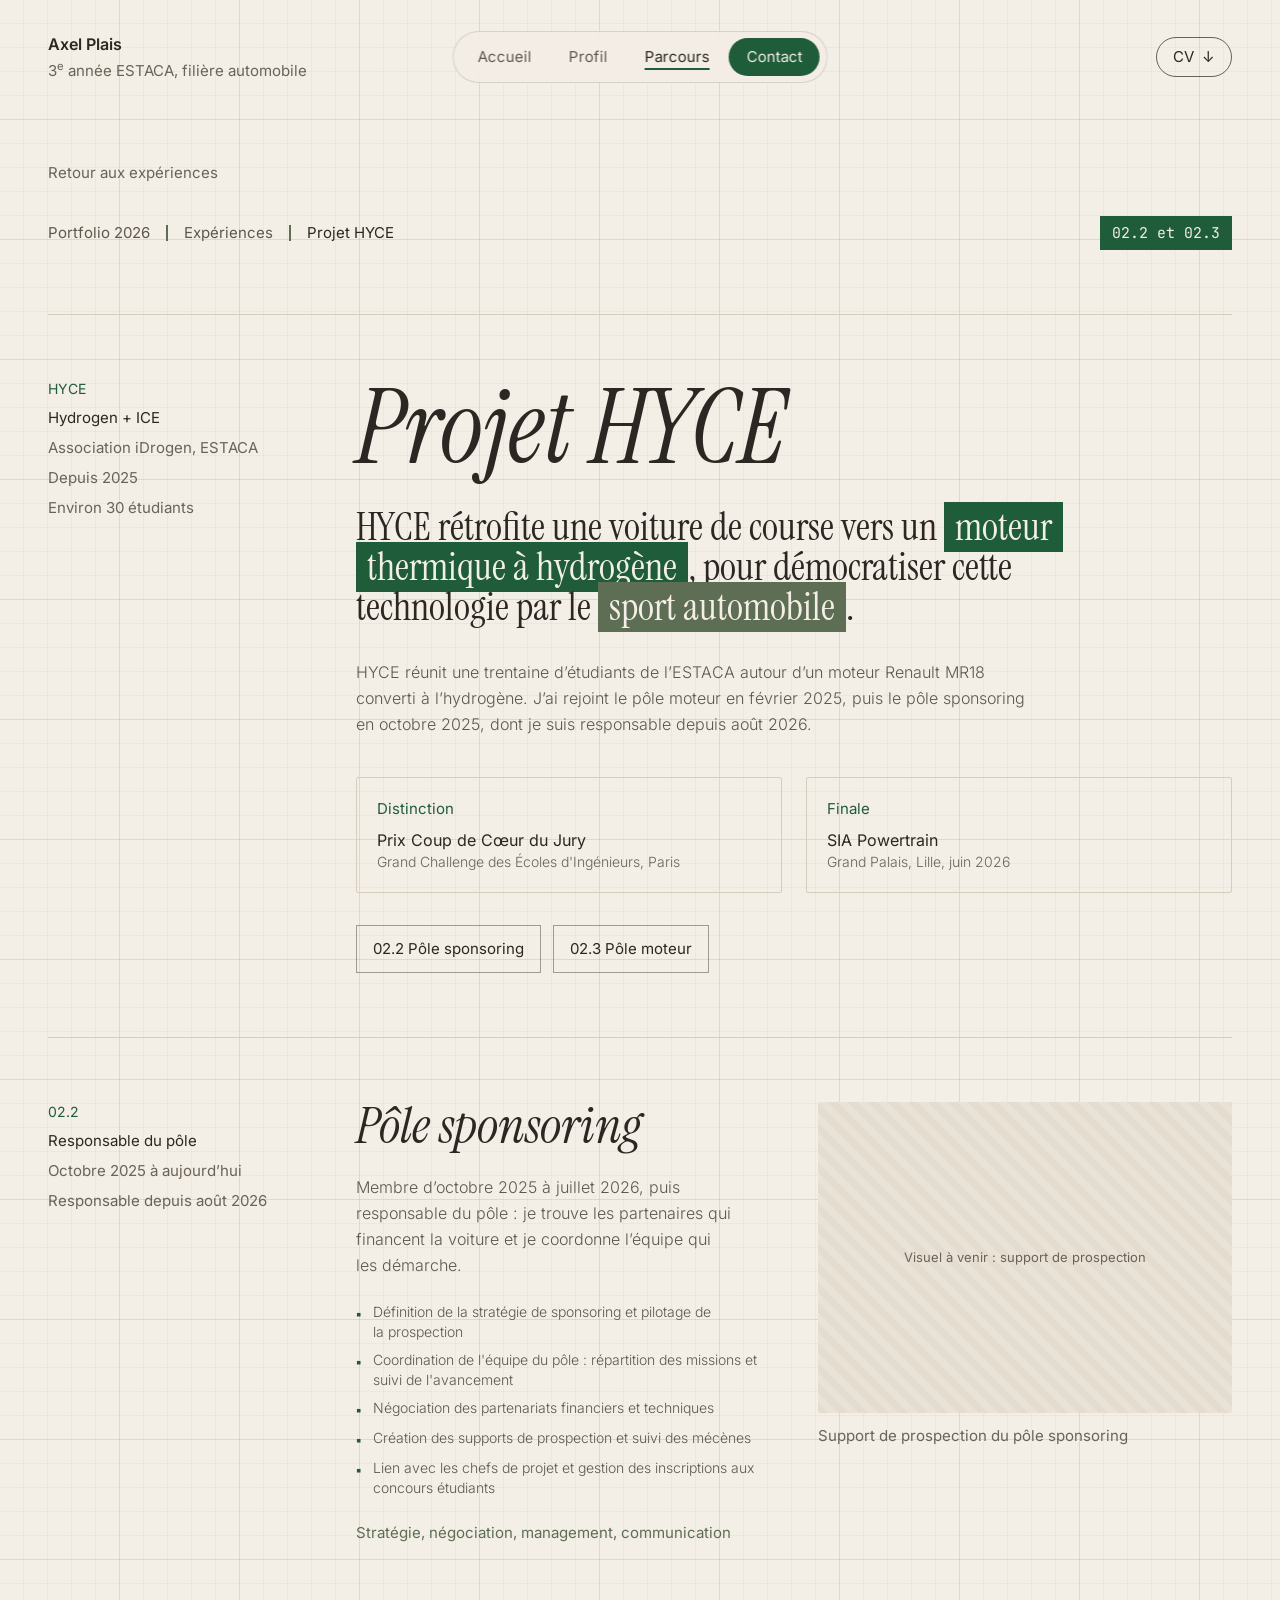
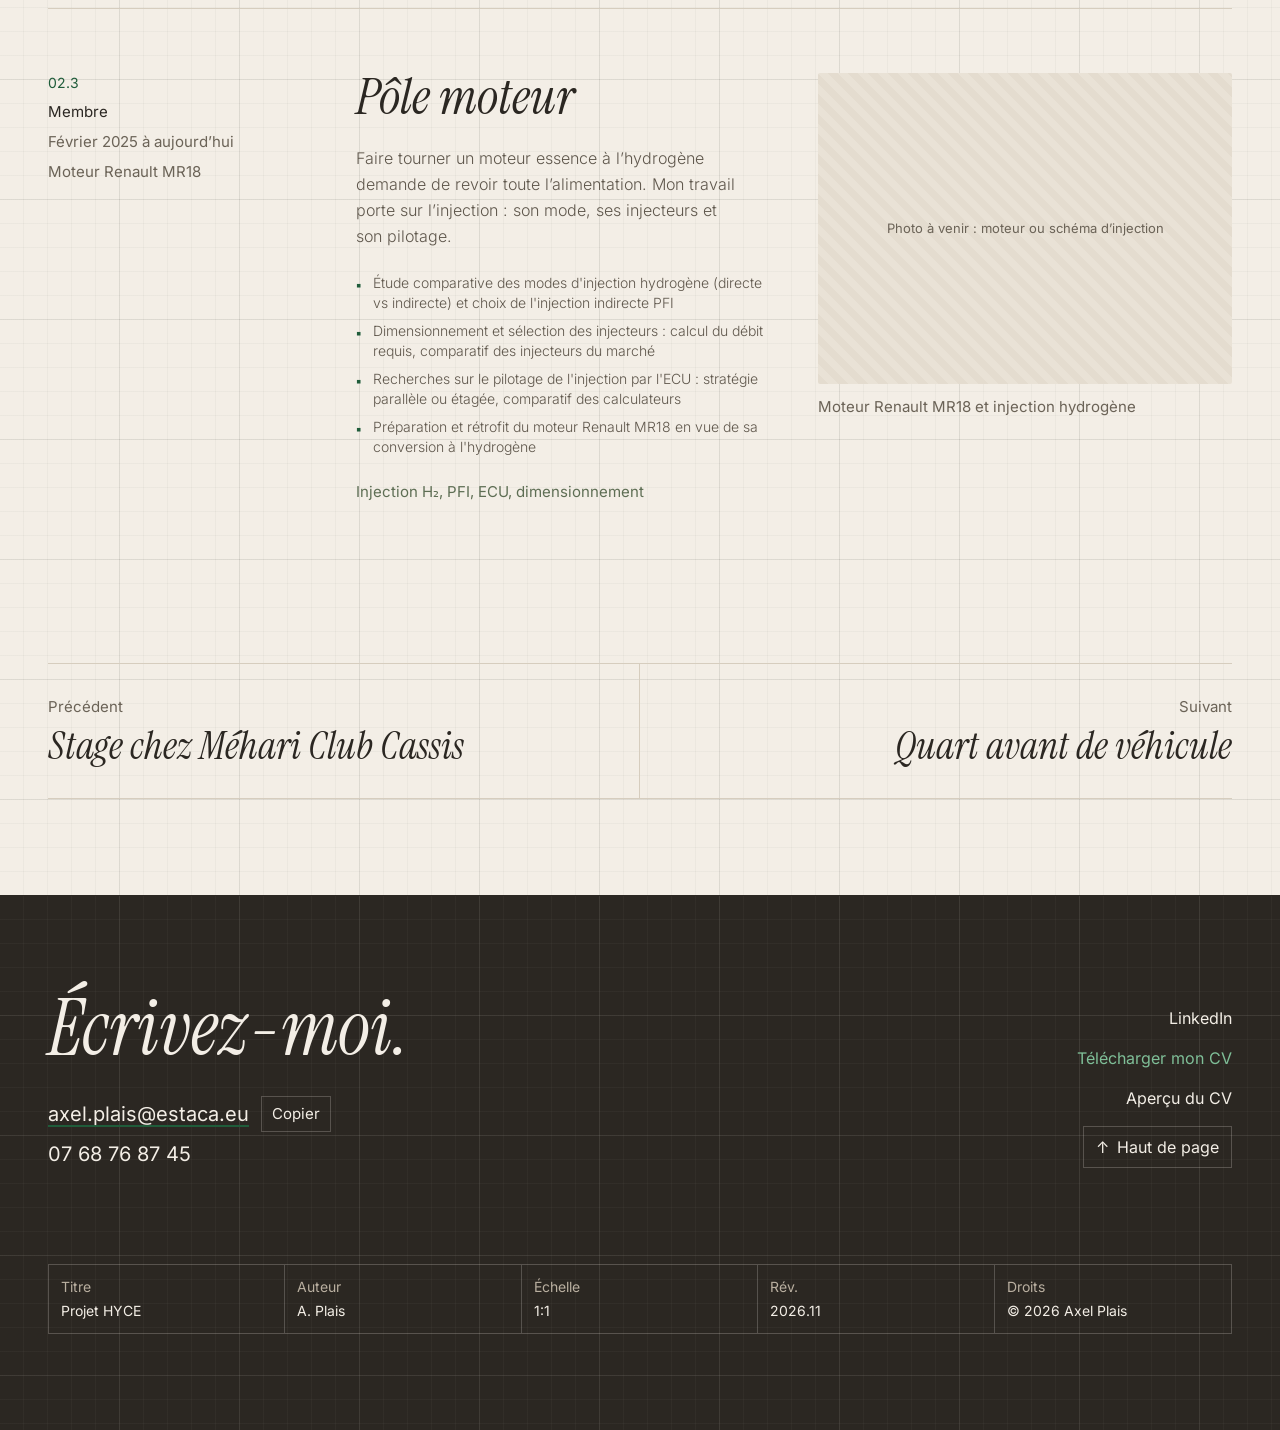
==== site/hyce.html @ 6946219a "Add files via upload" ====
<!DOCTYPE html>
<html lang="fr" class="scroll-smooth">
<head>
    <meta charset="UTF-8">
    <meta name="viewport" content="width=device-width, initial-scale=1.0">
    <title>Projet HYCE, Axel Plais</title>
    <meta name="description" content="Le projet HYCE de l’ESTACA, une voiture de course convertie au moteur thermique à hydrogène, et le rôle d’Axel Plais aux pôles moteur et sponsoring.">
    <link rel="canonical" href="https://SITE-A-REMPLACER.netlify.app/hyce.html">
    <meta name="theme-color" content="#F3EEE6">
    <meta property="og:type" content="website">
    <meta property="og:site_name" content="Axel Plais, portfolio">
    <meta property="og:locale" content="fr_FR">
    <meta property="og:title" content="Projet HYCE, Axel Plais">
    <meta property="og:description" content="Le projet HYCE de l’ESTACA, une voiture de course convertie au moteur thermique à hydrogène, et le rôle d’Axel Plais aux pôles moteur et sponsoring.">
    <meta property="og:url" content="https://SITE-A-REMPLACER.netlify.app/hyce.html">
    <meta property="og:image" content="https://SITE-A-REMPLACER.netlify.app/img/og-image.jpg">
    <meta property="og:image:width" content="1200">
    <meta property="og:image:height" content="630">
    <meta property="og:image:alt" content="Axel Plais, élève-ingénieur automobile à l’ESTACA">
    <meta name="twitter:card" content="summary_large_image">
    <link rel="icon" href="favicon.svg" type="image/svg+xml">
    <link rel="icon" href="favicon-32.png" sizes="32x32" type="image/png">
    <link rel="apple-touch-icon" href="apple-touch-icon.png">
    <link rel="preload" href="assets/fonts/instrument-serif-latin-400-italic.woff2" as="font" type="font/woff2" crossorigin>
    <link rel="preload" href="assets/fonts/inter-latin-400-normal.woff2" as="font" type="font/woff2" crossorigin>
    <link rel="stylesheet" href="assets/tailwind.css">
    <link rel="stylesheet" href="assets/style.css">
    <script>document.documentElement.classList.add('js-enabled')</script>
</head>
<body class="selection:bg-accent selection:text-paper">
    <div id="scroll-progress" aria-hidden="true"></div>
    <a href="#contenu" class="skip-link">Aller au contenu</a>

    <!-- EN-TÊTE -->
    <header id="site-header" class="fixed top-0 w-full z-40 py-6 md:py-8 px-5 md:px-12 flex justify-between items-center">
        <a href="index.html" class="header-id block">
            <div class="text-base font-semibold mb-1">Axel Plais</div>
            <div class="text-xs text-neutral-500 pr-14 md:pr-0">3<sup>e</sup> année ESTACA, filière automobile</div>
        </a>
        <nav aria-label="Navigation principale" class="nav-pill hidden md:flex text-xs text-neutral-400">
            <span class="nav-indicator" aria-hidden="true"></span>
            <a href="index.html#accueil" class="nav-link">Accueil</a>
            <a href="index.html#about" class="nav-link">Profil</a>
            <a href="index.html#experiences" aria-current="true" class="nav-link is-active">Parcours</a>
            <a href="#contact" class="nav-link">Contact</a>
        </nav>
        <a href="pdf/CV_Axel_PLAIS.pdf" target="_blank" rel="noopener" class="header-cv hidden md:inline-flex items-center gap-2 text-xs text-ink border border-ink/70 rounded-full px-4 py-2 hover:bg-ink hover:text-paper transition-colors">CV <span aria-hidden="true">↓</span><span class="sr-only"> (PDF, nouvel onglet)</span></a>
    </header>

    <!-- MENU MOBILE -->
    <button id="menu-btn" type="button" aria-label="Ouvrir le menu" aria-expanded="false" aria-controls="mobile-menu" class="md:hidden fixed top-5 right-5 z-[60] w-11 h-11 rounded-full bg-ink text-paper flex flex-col items-center justify-center gap-[5px] shadow-md">
        <span class="block w-5 h-[1.5px] bg-paper transition"></span>
        <span class="block w-5 h-[1.5px] bg-paper transition"></span>
    </button>
    <nav id="mobile-menu" aria-label="Menu mobile" inert class="md:hidden fixed inset-0 z-50 bg-paper px-6 pt-28 pb-10 flex flex-col opacity-0 pointer-events-none transition-opacity duration-300">
        <a href="index.html#accueil" class="flex items-baseline gap-4 py-4 border-b border-neutral-800"><span class="font-mono text-xs text-accent w-8">00</span><span class="font-serif italic text-4xl text-ink">Accueil</span></a>
        <a href="index.html#about" class="flex items-baseline gap-4 py-4 border-b border-neutral-800"><span class="font-mono text-xs text-accent w-8">01</span><span class="font-serif italic text-4xl text-ink">Profil</span></a>
        <a href="index.html#experiences" aria-current="true" class="flex items-baseline gap-4 py-4 border-b border-neutral-800"><span class="font-mono text-xs text-accent w-8">02</span><span class="font-serif italic text-4xl text-ink">Parcours</span></a>
        <a href="#contact" class="flex items-baseline gap-4 py-4 border-b border-neutral-800"><span class="font-mono text-xs text-accent w-8">03</span><span class="font-serif italic text-4xl text-ink">Contact</span></a>
        <p class="mt-auto text-xs text-neutral-500">Axel Plais, portfolio 2026</p>
    </nav>

    <main id="contenu" tabindex="-1" class="px-5 md:px-12 pt-32 md:pt-40 pb-16 md:pb-24">
        <div class="page-wrap">

            <a href="index.html#experiences" class="inline-flex items-center gap-3 text-xs text-neutral-500 hover:text-accent transition">Retour aux expériences</a>

            <!-- Barre de titre -->
            <div class="mt-8 flex items-center justify-between gap-4 text-xs text-neutral-400">
                <div class="flex items-center gap-3 md:gap-4 min-w-0">
                    <span class="hidden sm:inline">Portfolio 2026</span>
                    <span class="hidden sm:inline w-[2px] h-4 bg-sage"></span>
                    <span>Expériences</span>
                    <span class="w-[2px] h-4 bg-sage shrink-0"></span>
                    <span class="text-ink truncate">Projet HYCE</span>
                </div>
                <span class="font-mono bg-accent text-paper px-3 py-1.5 whitespace-nowrap">02.2 et 02.3</span>
            </div>
            <!-- Présentation du projet HYCE -->
            <div id="exp-hyce" class="mt-10 md:mt-16 grid grid-cols-1 lg:grid-cols-12 gap-6 md:gap-8 lg:gap-12 py-10 md:py-16 border-t border-neutral-800">
                <div class="lg:col-span-3 text-xs text-neutral-500 space-y-1 md:space-y-2">
                    <div class="text-accent text-sm">HYCE</div>
                    <div class="text-ink">Hydrogen + ICE</div>
                    <div>Association iDrogen, ESTACA</div>
                    <div>Depuis 2025</div>
                    <div>Environ 30 étudiants</div>
                </div>
                <div class="lg:col-span-9">
                    <h1 class="font-serif italic text-6xl md:text-8xl text-ink leading-none">Projet HYCE</h1>
                    <p class="mt-8 font-serif text-2xl md:text-4xl leading-snug text-ink max-w-3xl">
                        HYCE rétrofite une voiture de course vers un <mark class="hl">moteur thermique à hydrogène</mark>, pour démocratiser cette technologie par le <mark class="hl hl-sage">sport automobile</mark>.
                    </p>
                    <p class="mt-8 max-w-2xl text-neutral-400 font-light leading-relaxed">HYCE réunit une trentaine d’étudiants de l’ESTACA autour d’un moteur Renault MR18 converti à l’hydrogène. J’ai rejoint le pôle moteur en février 2025, puis le pôle sponsoring en octobre 2025, dont je suis responsable depuis août 2026.</p>
                    <div class="mt-8 md:mt-10 grid grid-cols-1 sm:grid-cols-2 gap-4 md:gap-6">
                        <div class="border border-neutral-800 rounded-sm p-5">
                            <div class="text-xs text-accent mb-2">Distinction</div>
                            <div class="text-ink">Prix Coup de Cœur du Jury</div>
                            <div class="text-sm text-neutral-500 font-light">Grand Challenge des Écoles d'Ingénieurs, Paris</div>
                        </div>
                        <div class="border border-neutral-800 rounded-sm p-5">
                            <div class="text-xs text-accent mb-2">Finale</div>
                            <div class="text-ink">SIA Powertrain</div>
                            <div class="text-sm text-neutral-500 font-light">Grand Palais, Lille, juin 2026</div>
                        </div>
                    </div>
                    <!-- Accès direct aux deux pôles -->
                    <div class="mt-8 flex flex-wrap gap-3 text-xs">
                        <a href="#exp-sponso" class="border border-neutral-500/60 px-4 py-3 text-ink hover:border-accent hover:text-accent transition">02.2 Pôle sponsoring</a>
                        <a href="#exp-moteur" class="border border-neutral-500/60 px-4 py-3 text-ink hover:border-accent hover:text-accent transition">02.3 Pôle moteur</a>
                    </div>
                </div>
            </div>

            <!-- 02.2 · Pôle sponsoring -->
            <article id="exp-sponso" class="scroll-mt-8 grid grid-cols-1 lg:grid-cols-12 gap-6 md:gap-8 lg:gap-12 py-10 md:py-16 border-t border-neutral-800">
                <div class="lg:col-span-3 text-xs text-neutral-500 space-y-1 md:space-y-2">
                    <div class="text-accent text-sm">02.2</div>
                    <div class="text-ink">Responsable du pôle</div>
                    <div>Octobre 2025 à aujourd’hui</div>
                    <div>Responsable depuis août 2026</div>
                </div>
                <div class="lg:col-span-9 grid grid-cols-1 md:grid-cols-2 gap-8 md:gap-12">
                    <div>
                        <h2 class="font-serif italic text-3xl md:text-5xl text-ink leading-tight mb-4 md:mb-6">Pôle sponsoring</h2>
                        <p class="text-neutral-400 font-light leading-relaxed mb-6">Membre d’octobre 2025 à juillet 2026, puis responsable du pôle : je trouve les partenaires qui financent la voiture et je coordonne l’équipe qui les démarche.</p>
                        <ul class="space-y-2 text-sm text-neutral-400 font-light">
                            <li class="flex gap-3"><span class="text-accent mt-[2px]" aria-hidden="true">▪</span><span>Définition de la stratégie de sponsoring et pilotage de la prospection</span></li>
                            <li class="flex gap-3"><span class="text-accent mt-[2px]" aria-hidden="true">▪</span><span>Coordination de l'équipe du pôle : répartition des missions et suivi de l'avancement</span></li>
                            <li class="flex gap-3"><span class="text-accent mt-[2px]" aria-hidden="true">▪</span><span>Négociation des partenariats financiers et techniques</span></li>
                            <li class="flex gap-3"><span class="text-accent mt-[2px]" aria-hidden="true">▪</span><span>Création des supports de prospection et suivi des mécènes</span></li>
                            <li class="flex gap-3"><span class="text-accent mt-[2px]" aria-hidden="true">▪</span><span>Lien avec les chefs de projet et gestion des inscriptions aux concours étudiants</span></li>
                        </ul>
                        <p class="mt-6 text-xs text-sage">Stratégie, négociation, management, communication</p>
                    </div>
                    <div class="group">
                        <div class="w-full aspect-[4/3] img-placeholder rounded-sm overflow-hidden">Visuel à venir : support de prospection</div>
                        <p class="mt-3 text-xs text-neutral-500">Support de prospection du pôle sponsoring</p>
                    </div>
                </div>
            </article>

            <!-- 02.3 · Pôle moteur -->
            <article id="exp-moteur" class="scroll-mt-8 grid grid-cols-1 lg:grid-cols-12 gap-6 md:gap-8 lg:gap-12 py-10 md:py-16 border-t border-neutral-800">
                <div class="lg:col-span-3 text-xs text-neutral-500 space-y-1 md:space-y-2">
                    <div class="text-accent text-sm">02.3</div>
                    <div class="text-ink">Membre</div>
                    <div>Février 2025 à aujourd’hui</div>
                    <div>Moteur Renault MR18</div>
                </div>
                <div class="lg:col-span-9 grid grid-cols-1 md:grid-cols-2 gap-8 md:gap-12">
                    <div>
                        <h2 class="font-serif italic text-3xl md:text-5xl text-ink leading-tight mb-4 md:mb-6">Pôle moteur</h2>
                        <p class="text-neutral-400 font-light leading-relaxed mb-6">Faire tourner un moteur essence à l’hydrogène demande de revoir toute l’alimentation. Mon travail porte sur l’injection : son mode, ses injecteurs et son pilotage.</p>
                        <ul class="space-y-2 text-sm text-neutral-400 font-light">
                            <li class="flex gap-3"><span class="text-accent mt-[2px]" aria-hidden="true">▪</span><span>Étude comparative des modes d'injection hydrogène (directe vs indirecte) et choix de l'injection indirecte PFI</span></li>
                            <li class="flex gap-3"><span class="text-accent mt-[2px]" aria-hidden="true">▪</span><span>Dimensionnement et sélection des injecteurs : calcul du débit requis, comparatif des injecteurs du marché</span></li>
                            <li class="flex gap-3"><span class="text-accent mt-[2px]" aria-hidden="true">▪</span><span>Recherches sur le pilotage de l'injection par l'ECU : stratégie parallèle ou étagée, comparatif des calculateurs</span></li>
                            <li class="flex gap-3"><span class="text-accent mt-[2px]" aria-hidden="true">▪</span><span>Préparation et rétrofit du moteur Renault MR18 en vue de sa conversion à l'hydrogène</span></li>
                        </ul>
                        <p class="mt-6 text-xs text-sage">Injection H₂, PFI, ECU, dimensionnement</p>
                    </div>
                    <div class="group">
                        <div class="w-full aspect-[4/3] img-placeholder rounded-sm overflow-hidden">Photo à venir : moteur ou schéma d’injection</div>
                        <p class="mt-3 text-xs text-neutral-500">Moteur Renault MR18 et injection hydrogène</p>
                    </div>
                </div>
            </article>

            <!-- Navigation entre expériences -->
            <nav aria-label="Navigation entre expériences" class="mt-16 md:mt-24 grid grid-cols-1 md:grid-cols-2 border-y border-neutral-800">
                <a href="stage-mcc.html" class="group py-6 md:py-8 md:pr-8 border-b md:border-b-0 md:border-r border-neutral-800">
                    <div class="text-xs text-neutral-500">Précédent</div>
                    <div class="mt-2 font-serif italic text-3xl md:text-4xl text-ink group-hover:text-accent transition">Stage chez Méhari Club Cassis</div>
                </a>
                <a href="projet-quart-avant.html" class="group py-6 md:py-8 md:pl-8 md:text-right">
                    <div class="text-xs text-neutral-500">Suivant</div>
                    <div class="mt-2 font-serif italic text-3xl md:text-4xl text-ink group-hover:text-accent transition">Quart avant de véhicule</div>
                </a>
            </nav>
        </div>
    </main>

    <!-- CONTACT + CARTOUCHE (identique sur toutes les pages) -->
    <footer id="contact" class="py-16 md:py-24 px-5 md:px-12 border-t border-ink bg-ink text-paper">
        <div class="page-wrap flex flex-col md:flex-row justify-between items-start md:items-end gap-12">
            <div>
                <h2 class="font-serif italic text-5xl md:text-7xl mb-8">Écrivez-moi.</h2>
                <div class="space-y-2">
                    <div class="flex flex-wrap items-center gap-3"><a href="mailto:axel.plais@estaca.eu" class="text-lg md:text-xl text-paper underline decoration-accent underline-offset-4 hover:text-footaccent transition-colors break-all md:break-normal">axel.plais@estaca.eu</a><button type="button" class="copy-mail text-xs border border-paper/[.22] px-2.5 py-1.5 hover:text-footaccent transition" data-copy="axel.plais@estaca.eu" aria-live="polite">Copier</button></div>
                    <a href="tel:+33768768745" class="block text-lg md:text-xl text-paper hover:text-footaccent transition-colors">07 68 76 87 45</a>
                </div>
            </div>
            <div class="flex flex-row flex-wrap md:flex-col md:flex-nowrap items-start md:items-end gap-x-6 gap-y-4 text-base">
                <a href="https://www.linkedin.com/in/axel-plais-408740374/" target="_blank" rel="noopener" class="hover:text-footaccent transition">LinkedIn<span class="sr-only"> (nouvel onglet)</span></a>
                                <a href="pdf/CV_Axel_PLAIS.pdf" target="_blank" rel="noopener" class="text-footaccent hover:text-sage transition">Télécharger mon CV<span class="sr-only"> (PDF, 104 Ko, nouvel onglet)</span></a>
                <button type="button" class="cv-preview hidden md:inline hover:text-footaccent transition" data-pdf="pdf/CV_Axel_PLAIS.pdf">Aperçu du CV</button>
                <a href="#" class="haut-de-page inline-flex items-center gap-2 border border-paper/[.22] px-3 py-2 hover:text-footaccent transition" aria-label="Remonter en haut de la page"><span aria-hidden="true">↑</span> Haut de page</a>
            </div>
        </div>
        <div class="page-wrap mt-16 md:mt-24 grid grid-cols-2 md:grid-cols-5 border border-paper/[.22] text-sm text-footmuted">
            <div class="p-3 border-r border-b md:border-b-0 border-paper/[.22]"><div class="text-footmuted mb-1">Titre</div><div class="text-paper">Projet HYCE</div></div>
            <div class="p-3 border-b md:border-b-0 md:border-r border-paper/[.22]"><div class="text-footmuted mb-1">Auteur</div><div class="text-paper">A. Plais</div></div>
            <div class="p-3 border-r border-b md:border-b-0 border-paper/[.22]"><div class="text-footmuted mb-1">Échelle</div><div class="text-paper">1:1</div></div>
            <div class="p-3 border-b md:border-b-0 md:border-r border-paper/[.22]"><div class="text-footmuted mb-1">Rév.</div><div class="text-paper">2026.11</div></div>
            <div class="p-3 col-span-2 md:col-span-1"><div class="text-footmuted mb-1">Droits</div><div class="text-paper">© 2026 Axel Plais</div></div>
        </div>
    </footer>

    <script src="assets/menu.js" defer></script>
    <script src="assets/animations.js" defer></script>
</body>
</html>
---- site/assets/style.css ----
/* ===== Polices hébergées sur le site (WOFF2, caractères latins) ===== */
@font-face { font-family: 'Inter'; font-style: normal; font-weight: 300; font-display: swap; src: url('fonts/inter-latin-300-normal.woff2') format('woff2'); }
@font-face { font-family: 'Inter'; font-style: normal; font-weight: 400; font-display: swap; src: url('fonts/inter-latin-400-normal.woff2') format('woff2'); }
@font-face { font-family: 'Inter'; font-style: normal; font-weight: 500; font-display: swap; src: url('fonts/inter-latin-500-normal.woff2') format('woff2'); }
@font-face { font-family: 'Inter'; font-style: normal; font-weight: 600; font-display: swap; src: url('fonts/inter-latin-600-normal.woff2') format('woff2'); }
@font-face { font-family: 'Instrument Serif'; font-style: normal; font-weight: 400; font-display: swap; src: url('fonts/instrument-serif-latin-400-normal.woff2') format('woff2'); }
@font-face { font-family: 'Instrument Serif'; font-style: italic; font-weight: 400; font-display: swap; src: url('fonts/instrument-serif-latin-400-italic.woff2') format('woff2'); }
@font-face { font-family: 'JetBrains Mono'; font-style: normal; font-weight: 400; font-display: swap; src: url('fonts/jetbrains-mono-latin-400-normal.woff2') format('woff2'); }
@font-face { font-family: 'JetBrains Mono'; font-style: normal; font-weight: 500; font-display: swap; src: url('fonts/jetbrains-mono-latin-500-normal.woff2') format('woff2'); }

/* ===== Couleurs de référence (une seule source pour le vert foncé) ===== */
:root {
    --accent: #1F5C3A;
    --paper: #F3EEE6;
    --ink: #2B2722;
    color-scheme: light;
}

body {
    font-size-adjust: from-font;
    background-color: var(--paper);
    color: var(--ink);
    -webkit-font-smoothing: antialiased;
}
@media (max-width: 767px) {
    html, body { overflow-x: clip; }
    body { -webkit-tap-highlight-color: transparent; }
    body.menu-open { overflow: clip; }
}

/* Surlignage : <mark class="hl">mot</mark> (vert foncé) ou <mark class="hl hl-sage">mot</mark> (sauge) */
.hl {
    background: var(--accent);
    color: var(--paper);
    padding: 0 .3em;
    font-weight: 500;
    -webkit-box-decoration-break: clone;
    box-decoration-break: clone;
}
.hl-sage { background: #5E6E54; }

/* Emplacements d'images */
.img-placeholder {
    background: linear-gradient(45deg, #E9E2D6 25%, #E4DCCF 25%, #E4DCCF 50%, #E9E2D6 50%, #E9E2D6 75%, #E4DCCF 75%, #E4DCCF 100%);
    background-size: 20px 20px;
    display: flex; align-items: center; justify-content: center;
    text-align: center; padding: 1rem;
    color: #6B6357; font-size: 13px;
    transition: filter 0.5s ease;
}
.group:hover .img-placeholder { filter: brightness(0.97); }

/* ===== Méhari Club Cassis ===== */
/* Photos : couleur désaturée. Pour du noir & blanc : filter: grayscale(1) contrast(1.05); */
.mcc-photo {
    filter: saturate(.7) contrast(.96) sepia(.06);
    transition: filter .5s ease;
}
.mcc-photo:hover, .group:hover .mcc-photo { filter: none; }
.mcc-cutout { mix-blend-mode: multiply; }

.lot-bar {
    display: block; height: 10px;
    width: calc(var(--n) * 12px);
    background: repeating-linear-gradient(90deg, #E8B931 0 8px, transparent 8px 12px);
}

/* Lien « Découvrir » : la flèche avance au survol */
.go-arrow { display: inline-block; transition: transform .3s ease; }
a:hover .go-arrow, .group:hover .go-arrow { transform: translateX(4px); }

a:focus-visible, button:focus-visible { outline: 2px solid var(--accent); outline-offset: 3px; }

/* ===== Pied de page « encre » (palette C) ===== */
footer#contact a:focus-visible { outline-color: #7FBF98; }

/* ===== Page MCC : nomenclature + schéma de la ligne (nov. 2026) ===== */
.mcc-bloc { margin-top: 4rem; }
@media (min-width: 1024px) {
    .mcc-bloc { margin-top: 6rem; display: grid; grid-template-columns: repeat(12, minmax(0, 1fr)); column-gap: 3rem; }
    .mcc-bloc > .mcc-side { grid-column: span 3; align-self: start; }
    .mcc-bloc > :not(.mcc-side) { grid-column: span 9; }
}
.mcc-label {
    display: flex; align-items: center; gap: .75rem; margin: 0 0 1rem;
    font-size: 13px; font-weight: 400; color: #8A8174;
}
.mcc-tick { width: 1rem; height: 2px; background: #E8B931; }

/* Nomenclature : 4 repères identiques, alignés */
.mcc-nomen { border: 1px solid rgba(138,129,116,.6); }
.mcc-nomen-head {
    display: flex; justify-content: space-between; padding: .6rem .9rem;
    border-bottom: 1px solid rgba(138,129,116,.6);
    font-size: 13px; color: #8A8174;
}
.mcc-nomen-grid { display: grid; grid-template-columns: repeat(2, minmax(0, 1fr)); }
@media (min-width: 768px) { .mcc-nomen-grid { grid-template-columns: repeat(4, minmax(0, 1fr)); } }
.mcc-nomen-cell {
    display: flex; flex-direction: column; padding: 1rem .9rem 1.1rem;
    border-right: 1px solid rgba(138,129,116,.3); border-bottom: 1px solid rgba(138,129,116,.3);
}
.mcc-nomen-cell:nth-child(2n) { border-right: 0; }
.mcc-nomen-cell:nth-child(n+3) { border-bottom: 0; }
@media (min-width: 768px) {
    .mcc-nomen-cell { border-bottom: 0; border-right: 1px solid rgba(138,129,116,.3); }
    .mcc-nomen-cell:nth-child(2n) { border-right: 1px solid rgba(138,129,116,.3); }
    .mcc-nomen-cell:last-child { border-right: 0; }
}
.mcc-rep { font-family: 'JetBrains Mono', monospace; font-size: 10px; letter-spacing: .1em; color: var(--accent); }
.mcc-qte { margin-top: .5rem; font-family: 'Instrument Serif', serif; font-style: italic; font-size: 3.25rem; line-height: 1; color: var(--ink); }
.mcc-desig { margin-top: .6rem; font-size: .9rem; font-weight: 500; line-height: 1.25; color: var(--ink); }
.mcc-obs {
    margin-top: auto; padding-top: .9rem;
    font-size: 13px; line-height: 1.5; color: #8A8174;
}

/* Schéma de la ligne */
.mcc-flux { margin: 0; }
.mcc-flux svg { display: block; width: 100%; height: auto; }
.mcc-flux .mcc-flux-v { display: none; }
@media (max-width: 767px) { .mcc-flux .mcc-flux-h { display: none; } .mcc-flux .mcc-flux-v { display: block; max-width: 420px; } }
.mcc-flux .t-mono { font-family: Inter, sans-serif; font-size: 12.5px; font-weight: 500; letter-spacing: 0; }
.mcc-flux .t-sans { font-family: Inter, sans-serif; font-size: 13px; font-weight: 300; fill: #4A443C; }
.mcc-flux .t-title { font-family: Inter, sans-serif; font-size: 16px; font-weight: 500; fill: var(--ink); }
.mcc-flux .t-blue { fill: #24508F; }
.mcc-flux .t-grey { fill: #8A8174; }
.mcc-flux .t-accent { fill: var(--accent); }
.mcc-flux .t-ink { fill: var(--ink); }
.mcc-flux .t-paper { fill: var(--paper); }
.mcc-cap {
    margin-top: .75rem; display: flex; flex-wrap: wrap; justify-content: space-between; gap: .5rem;
    font-size: 13px; color: #8A8174;
}

/* Colonne de gauche des blocs MCC */
.mcc-side { margin-bottom: 1.5rem; }
.mcc-side-title { margin: 1.25rem 0 0; font-family: 'Instrument Serif', serif; font-style: italic; font-size: 2.5rem; line-height: 1; color: var(--ink); }
.mcc-side-text { margin: 1rem 0 0; font-size: .9rem; font-weight: 300; line-height: 1.6; color: #6B6357; max-width: 32rem; }
@media (min-width: 1024px) { .mcc-side { margin-bottom: 0; } }


/* ===== Passe de finition Hallmark (nov. 2026) ===== */
/* Boutons : états appuyé et désactivé */
a[class*="border-ink"]:active { transform: translateY(1px); }
/* Respect du réglage « réduire les animations » */
@media (prefers-reduced-motion: reduce) {
    *, *::before, *::after { transition-duration: .01ms !important; animation-duration: .01ms !important; scroll-behavior: auto !important; }
}

/* ===== Modern Web Guidance (nov. 2026) ===== */
/* Les <picture> ne changent pas la mise en page : l'image garde ses classes */
picture { display: contents; }

/* Lien d'évitement, visible seulement au clavier */
.skip-link {
    position: fixed; top: .75rem; left: .75rem; z-index: 100;
    padding: .6rem 1rem; background: var(--ink); color: var(--paper);
    font-size: 14px; border-radius: 2px;
    transform: translateY(-200%); transition: transform .2s ease;
}
.skip-link:focus { transform: none; outline: 2px solid var(--accent); outline-offset: 2px; }
main:focus { outline: none; }

/* Rubrique en cours dans le menu : souligné, pas seulement la couleur */
nav a[aria-current] { color: var(--ink); text-decoration: underline; text-decoration-color: var(--accent); text-decoration-thickness: 2px; text-underline-offset: 6px; }

/* Retours à la ligne : titres équilibrés, paragraphes sans mot orphelin */
h1, h2, h3 { text-wrap: balance; }
p, li, blockquote { text-wrap: pretty; }
.hl { text-wrap: wrap; }

/* Transition douce entre les pages (Chrome, Edge, Safari ; ailleurs navigation normale) */
@media (prefers-reduced-motion: no-preference) {
    @view-transition { navigation: auto; }
}

/* ===== Fond quadrillé type plan + accent vert foncé (24/11/2026) ===== */
/* Petit carreau de 24 px et grand carreau de 120 px, comme une feuille de plan */
body {
    background-image:
        linear-gradient(rgba(43,39,34,.075) 1px, transparent 1px),
        linear-gradient(90deg, rgba(43,39,34,.075) 1px, transparent 1px),
        linear-gradient(rgba(43,39,34,.035) 1px, transparent 1px),
        linear-gradient(90deg, rgba(43,39,34,.035) 1px, transparent 1px);
    background-size: 120px 120px, 120px 120px, 24px 24px, 24px 24px;
    background-position: -1px -1px;
}
footer#contact {
    background-image:
        linear-gradient(rgba(243,238,230,.07) 1px, transparent 1px),
        linear-gradient(90deg, rgba(243,238,230,.07) 1px, transparent 1px),
        linear-gradient(rgba(243,238,230,.03) 1px, transparent 1px),
        linear-gradient(90deg, rgba(243,238,230,.03) 1px, transparent 1px);
    background-size: 120px 120px, 120px 120px, 24px 24px, 24px 24px;
    background-position: -1px -1px;
}

/* ===== Accueil 24/11 : frise du parcours ===== */
.frise { list-style: none; margin: 0; padding: 0; position: relative; }
.etape { display: grid; grid-template-columns: 1fr; gap: .75rem; padding: 0 0 3rem 1.75rem; position: relative; border-left: 1px solid var(--ink); }
.etape::before { content: ""; position: absolute; left: -5px; top: .45rem; width: 9px; height: 9px; background: var(--paper); border: 1px solid var(--ink); }
.etape--forte::before { background: var(--accent); border-color: var(--accent); }
.etape:last-child { padding-bottom: 0; }
.etape-quand { display: flex; flex-direction: column; gap: .15rem; }
@media (min-width: 768px) {
    .etape { grid-template-columns: 170px minmax(0, 1fr); gap: 2.5rem; border-left: 0; padding: 0 0 4rem; }
    .etape::before { left: 165px; }
    .etape-corps { border-left: 1px solid var(--ink); padding-left: 2.5rem; margin-left: -2.5rem; }
    .etape:not(:last-child) .etape-corps { padding-bottom: 4rem; margin-bottom: -4rem; }
    .etape-quand { text-align: right; padding-right: 1.75rem; }
}
.taches li { position: relative; padding-left: 1.1rem; }
.taches li::before { content: ""; position: absolute; left: 0; top: .55em; width: 6px; height: 6px; background: var(--accent); }

/* ===== Animations et interactions (24/11/2026) — le JS est dans assets/animations.js ===== */
/* Barre de progression de lecture */
#scroll-progress { position: fixed; top: 0; left: 0; z-index: 70; width: 100%; height: 2px; background: var(--accent); transform: scaleX(0); transform-origin: 0 50%; pointer-events: none; }

/* En-tête fixe, plus compact après 40 px de défilement */
#site-header { transition: padding .35s ease; border-bottom: 1px solid transparent; }
#site-header.is-scrolled { padding-top: .9rem; padding-bottom: .9rem; }
html { scroll-padding-top: 5.5rem; }

/* Pastille pulsante à côté de « Portfolio 2026 » */
.pulse-dot { position: relative; width: 7px; height: 7px; border-radius: 50%; background: var(--accent); flex-shrink: 0; }
.pulse-dot::after { content: ""; position: absolute; inset: 0; border-radius: 50%; background: var(--accent); opacity: .5; }

/* Sommaire : ligne qui se dessine + flèche ↗ */
.sommaire-link { position: relative; }
.sommaire-link::before { content: ""; position: absolute; left: 0; right: 0; top: -2px; height: 2px; background: var(--accent); transform: scaleX(0); transform-origin: 0 50%; transition: transform .5s cubic-bezier(.16, 1, .3, 1); }
.sommaire-link:hover::before, .sommaire-link:focus-visible::before { transform: scaleX(1); }
.sommaire-arrow { float: right; color: var(--accent); opacity: 0; transform: translate(-6px, 6px); transition: opacity .35s ease, transform .35s cubic-bezier(.16, 1, .3, 1); }
.sommaire-link:hover .sommaire-arrow, .sommaire-link:focus-visible .sommaire-arrow { opacity: 1; transform: none; }

/* Boutons, cartes, visuels */
.btn-modern { transition: transform .3s cubic-bezier(.16, 1, .3, 1), box-shadow .3s ease, background-color .3s ease, color .3s ease; }
.btn-modern:hover { transform: translateY(-2px); box-shadow: 0 8px 20px -10px rgba(43, 39, 34, .45); }
.btn-arrow { display: inline-block; transition: transform .3s cubic-bezier(.16, 1, .3, 1); }
.btn-modern:hover .btn-arrow { transform: translateX(4px); }
.card-lift { transition: transform .35s cubic-bezier(.16, 1, .3, 1), box-shadow .35s ease, border-color .3s ease; }
.card-lift:hover { transform: translateY(-3px); box-shadow: 0 10px 24px -14px rgba(43, 39, 34, .4); }
.photo-frame img, .photo-zoom img { transition: transform 1.2s cubic-bezier(.16, 1, .3, 1), filter .5s ease; }
.photo-frame:hover img, .photo-zoom:hover img, a:hover .photo-zoom img { transform: scale(1.04); }

/* Frise : la ligne se remplit en vert au fil du défilement */
.frise-fill { position: absolute; left: -1px; top: 0; width: 2px; height: 100%; background: var(--accent); transform: scaleY(0); transform-origin: 50% 0; pointer-events: none; z-index: 1; }
@media (min-width: 768px) { .frise-fill { left: 169px; } }
.etape::before { z-index: 2; }

/* Bouton « Copier » */
.copy-mail.is-done { color: #7FBF98; border-color: #7FBF98; }

/* Visionneuse de photos et aperçu du CV */
.lb-dialog { padding: 0; border: 0; background: transparent; max-width: min(92vw, 1200px); max-height: 92vh; overflow: visible; }
.lb-dialog::backdrop { background: rgba(23, 21, 18, .86); }
.lb-dialog img { display: block; max-width: 100%; max-height: 80vh; margin: 0 auto; background: var(--paper); }
.lb-dialog figcaption { margin-top: .75rem; color: var(--paper); font-family: 'JetBrains Mono', monospace; font-size: 12px; text-align: center; }
.lb-close { position: absolute; top: -2.5rem; right: 0; color: var(--paper); font-size: 14px; background: none; border: 1px solid rgba(243, 238, 230, .5); padding: .3rem .7rem; cursor: pointer; }
.lb-zoomable { cursor: zoom-in; }
.cv-dialog { width: min(92vw, 900px); height: 88vh; max-width: none; max-height: none; }
.cv-dialog iframe { width: 100%; height: 100%; border: 0; background: #fff; }

/* Menu mobile : liens en cascade */
#mobile-menu a { transition: opacity .4s ease, transform .5s cubic-bezier(.16, 1, .3, 1); }
#mobile-menu.opacity-0 a { opacity: 0; transform: translateY(12px); }
#menu-btn[aria-expanded="true"] span:first-child { transform: translateY(3.25px) rotate(45deg); }
#menu-btn[aria-expanded="true"] span:last-child { transform: translateY(-3.25px) rotate(-45deg); }
#mobile-menu a:nth-child(2) { transition-delay: .05s; } #mobile-menu a:nth-child(3) { transition-delay: .1s; }
#mobile-menu a:nth-child(4) { transition-delay: .15s; } #mobile-menu a:nth-child(5) { transition-delay: .2s; }

/* Apparitions au scroll : seulement si le JS tourne et si les animations ne sont pas réduites */
@media (prefers-reduced-motion: no-preference) {
    .js-enabled [data-reveal] { opacity: 0; transform: translateY(28px); transition: opacity .9s cubic-bezier(.16, 1, .3, 1), transform .9s cubic-bezier(.16, 1, .3, 1); transition-delay: var(--reveal-delay, 0ms); }
    .js-enabled [data-reveal="left"] { transform: translateX(-28px); }
    .js-enabled [data-reveal="scale"] { transform: scale(.96); }
    .js-enabled [data-reveal].is-visible { opacity: 1; transform: none; }
    .pulse-dot::after { animation: pulse 2.4s ease-out infinite; }
    @keyframes pulse { 0% { transform: scale(1); opacity: .5; } 80%, 100% { transform: scale(2.8); opacity: 0; } }
}

/* ===== Aperçu 24/11 : menu pilule, titre flou =====
 */
/* 1. Menu en pilule flottante */
.header-id, .header-cv { transition: opacity .35s ease, transform .35s ease; }
#site-header.is-scrolled .header-id { opacity: 0; transform: translateY(-8px); pointer-events: none; }
.nav-pill { position: absolute; left: 50%; transform: translateX(-50%); gap: 2px; padding: 6px; border: 1px solid rgba(43,39,34,.14); border-radius: 999px; background: rgba(243,238,230,.72); -webkit-backdrop-filter: blur(14px); backdrop-filter: blur(14px); transition: padding .35s ease, box-shadow .35s ease, background-color .35s ease; }
#site-header.is-scrolled .nav-pill { padding: 4px; background: rgba(243,238,230,.88); box-shadow: 0 10px 30px -10px rgba(43,39,34,.25); }
#site-header.is-scrolled .header-cv { background: rgba(243,238,230,.88); -webkit-backdrop-filter: blur(14px); backdrop-filter: blur(14px); }
.nav-pill .nav-link { position: relative; z-index: 1; padding: .5rem 1.1rem; border-radius: 999px; transition: color .3s ease; }
.nav-pill .nav-link:hover, .nav-pill .nav-link.is-hot { color: var(--accent); }
.nav-pill .nav-link.is-active { color: var(--paper); transition: color .25s ease .2s; }
/* Pastille verte : reste sur la section active, glisse lentement vers le lien cliqué */
.nav-indicator { position: absolute; z-index: 0; top: 6px; bottom: 6px; left: 0; width: 0; border-radius: 999px; background: var(--accent); opacity: 0; transition: opacity .3s ease, top .35s ease, bottom .35s ease; }
/* Contour de « présélection » autour du lien survolé */
.nav-hover { position: absolute; z-index: 0; top: 6px; bottom: 6px; left: 0; width: 0; border-radius: 999px; border: 1px solid rgba(31,92,58,.55); background: rgba(31,92,58,.07); opacity: 0; transform: scale(.82); pointer-events: none; transition: opacity .25s ease, transform .35s cubic-bezier(.34,1.56,.64,1), top .35s ease, bottom .35s ease; }
.nav-hover.is-on { opacity: 1; transform: scale(1); }
#site-header.is-scrolled :is(.nav-hover, .nav-indicator) { top: 4px; bottom: 4px; }

/* 2. Titre qui apparaît mot par mot, avec un flou qui se dissipe */
.blur-word { display: inline-block; }
.rotator { position: relative; display: inline-grid; color: var(--accent); font-weight: 500; }
.rotator > span { grid-area: 1 / 1; white-space: nowrap; transition: opacity .5s ease, transform .6s cubic-bezier(.16,1,.3,1), filter .5s ease; }
.rotator > span:not(.is-on) { opacity: 0; transform: translateY(70%); filter: blur(6px); }
.rotator > span.is-out { opacity: 0; transform: translateY(-70%); filter: blur(6px); }
@media (prefers-reduced-motion: no-preference) {
    .js-enabled .blur-word, .js-enabled .blur-words .bw { opacity: 0; filter: blur(14px); transform: translateY(18%); animation: blur-in 1s cubic-bezier(.16,1,.3,1) forwards; animation-delay: calc(.15s + var(--i, 0) * .14s); }
    .js-enabled .blur-words .bw { display: inline-block; animation-duration: .8s; animation-delay: calc(.55s + var(--i, 0) * .045s); }
    .js-enabled .blur-late { opacity: 0; animation: blur-in .8s ease forwards 1.15s; }
    @keyframes blur-in { to { opacity: 1; filter: blur(0); transform: none; } }
}
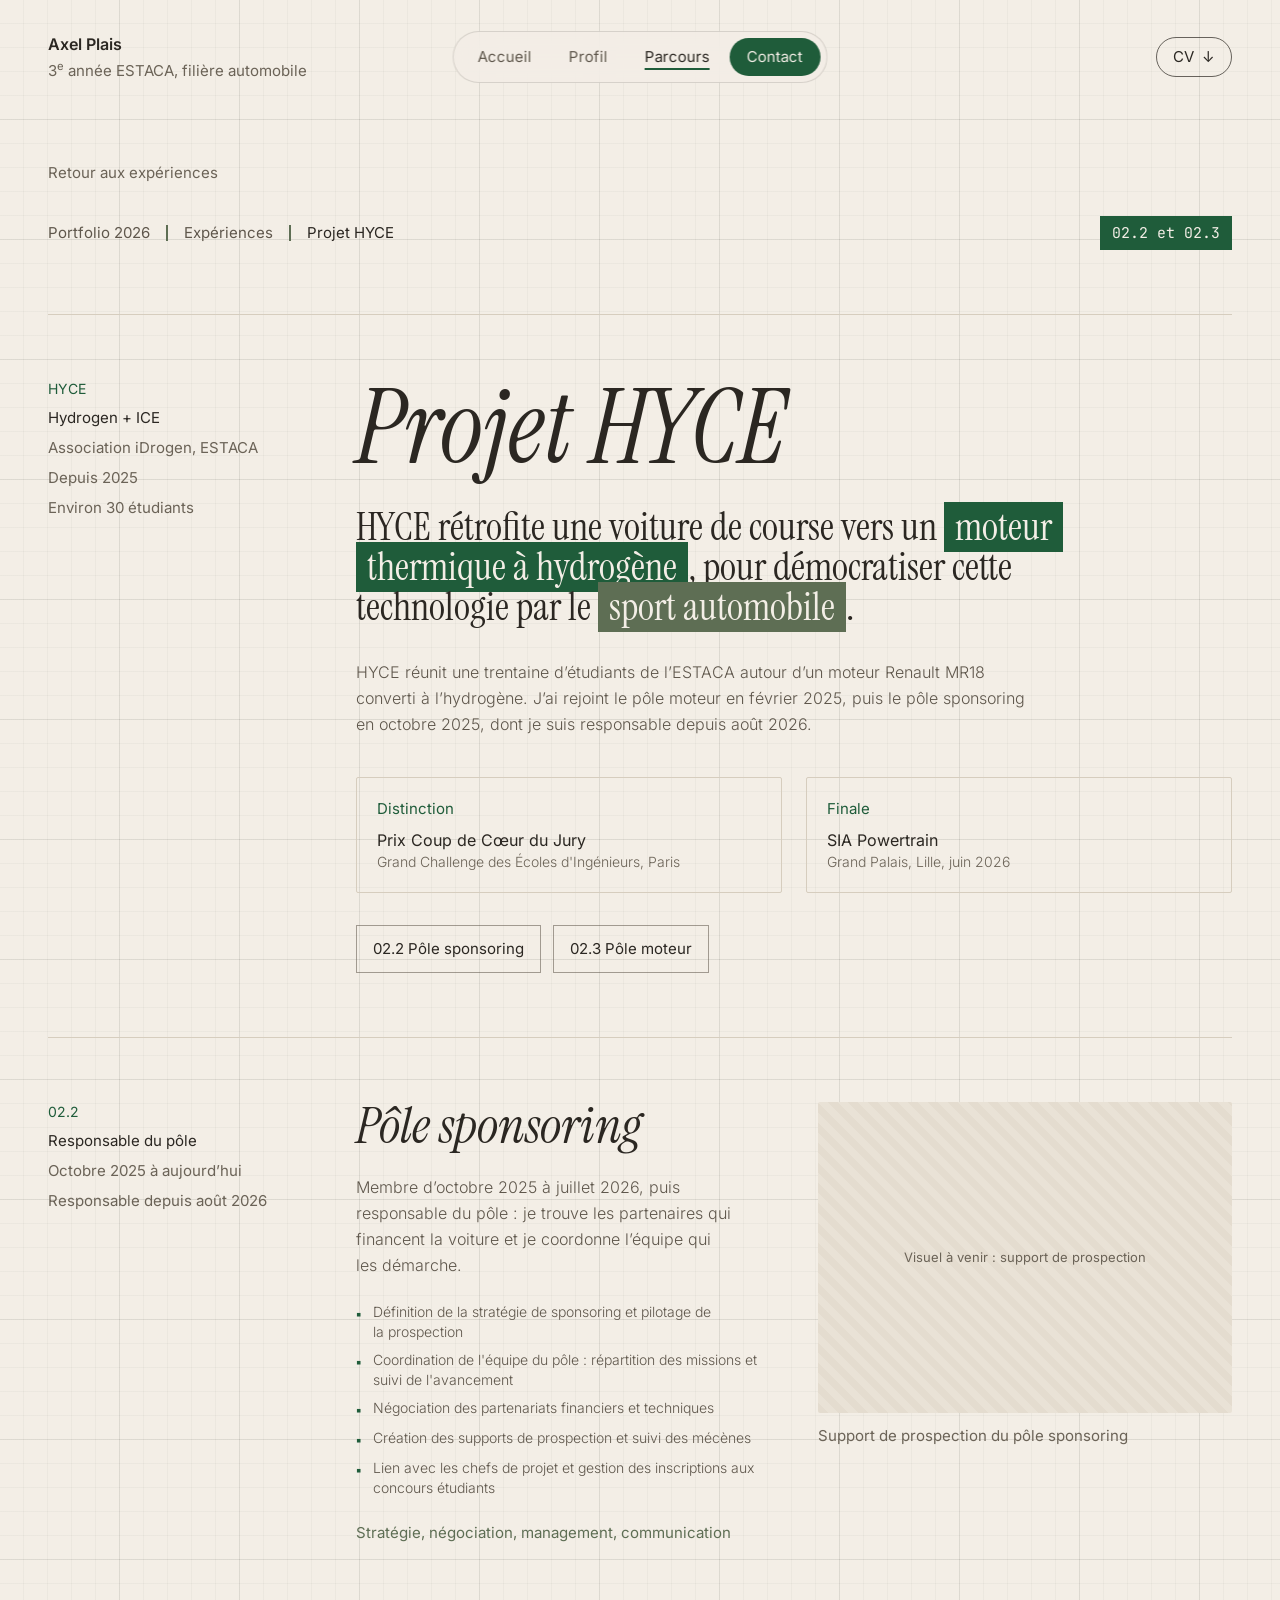
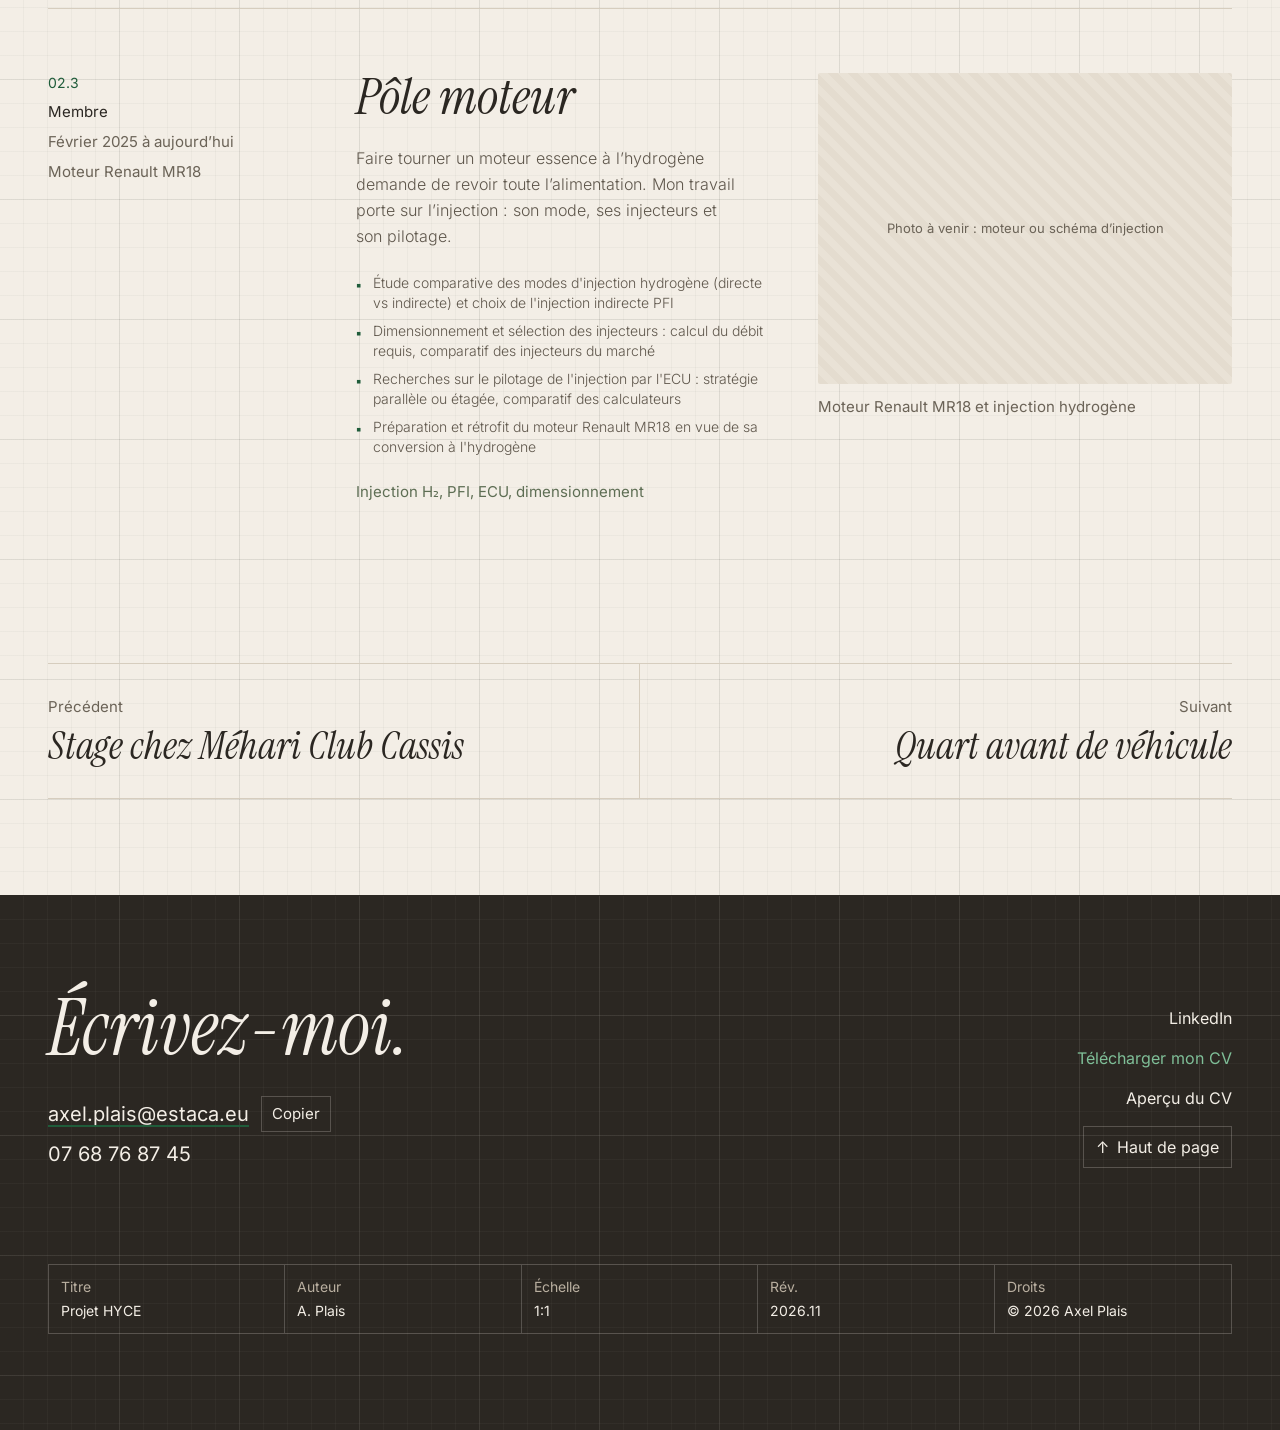
==== commit e892c4ec: "Mise à jour du portfolio (24-25/11) - Accueil : retrait de « Portfolio 2026 » et de la pastille clig" ====
--- a/site/hyce.html
+++ b/site/hyce.html
@@ -44,7 +44,7 @@
             <a href="index.html#experiences" aria-current="true" class="nav-link is-active">Parcours</a>
             <a href="#contact" class="nav-link">Contact</a>
         </nav>
-        <a href="pdf/CV_Axel_PLAIS.pdf" target="_blank" rel="noopener" class="header-cv hidden md:inline-flex items-center gap-2 text-xs text-ink border border-ink/70 rounded-full px-4 py-2 hover:bg-ink hover:text-paper transition-colors">CV <span aria-hidden="true">↓</span><span class="sr-only"> (PDF, nouvel onglet)</span></a>
+        <a href="pdf/CV_Axel_PLAIS.pdf?v=2026-11-25" target="_blank" rel="noopener" class="header-cv hidden md:inline-flex items-center gap-2 text-xs text-ink border border-ink/70 rounded-full px-4 py-2 hover:bg-ink hover:text-paper transition-colors">CV <span aria-hidden="true">↓</span><span class="sr-only"> (PDF, nouvel onglet)</span></a>
     </header>
 
     <!-- MENU MOBILE -->
@@ -192,8 +192,8 @@
             </div>
             <div class="flex flex-row flex-wrap md:flex-col md:flex-nowrap items-start md:items-end gap-x-6 gap-y-4 text-base">
                 <a href="https://www.linkedin.com/in/axel-plais-408740374/" target="_blank" rel="noopener" class="hover:text-footaccent transition">LinkedIn<span class="sr-only"> (nouvel onglet)</span></a>
-                                <a href="pdf/CV_Axel_PLAIS.pdf" target="_blank" rel="noopener" class="text-footaccent hover:text-sage transition">Télécharger mon CV<span class="sr-only"> (PDF, 104 Ko, nouvel onglet)</span></a>
-                <button type="button" class="cv-preview hidden md:inline hover:text-footaccent transition" data-pdf="pdf/CV_Axel_PLAIS.pdf">Aperçu du CV</button>
+                                <a href="pdf/CV_Axel_PLAIS.pdf?v=2026-11-25" target="_blank" rel="noopener" class="text-footaccent hover:text-sage transition">Télécharger mon CV<span class="sr-only"> (PDF, 104 Ko, nouvel onglet)</span></a>
+                <button type="button" class="cv-preview hidden md:inline hover:text-footaccent transition" data-pdf="pdf/CV_Axel_PLAIS.pdf?v=2026-11-25">Aperçu du CV</button>
                 <a href="#" class="haut-de-page inline-flex items-center gap-2 border border-paper/[.22] px-3 py-2 hover:text-footaccent transition" aria-label="Remonter en haut de la page"><span aria-hidden="true">↑</span> Haut de page</a>
             </div>
         </div>
--- a/site/assets/style.css
+++ b/site/assets/style.css
@@ -222,9 +222,6 @@
 #site-header.is-scrolled { padding-top: .9rem; padding-bottom: .9rem; }
 html { scroll-padding-top: 5.5rem; }
 
-/* Pastille pulsante à côté de « Portfolio 2026 » */
-.pulse-dot { position: relative; width: 7px; height: 7px; border-radius: 50%; background: var(--accent); flex-shrink: 0; }
-.pulse-dot::after { content: ""; position: absolute; inset: 0; border-radius: 50%; background: var(--accent); opacity: .5; }
 
 /* Sommaire : ligne qui se dessine + flèche ↗ */
 .sommaire-link { position: relative; }
@@ -275,8 +272,6 @@
     .js-enabled [data-reveal="left"] { transform: translateX(-28px); }
     .js-enabled [data-reveal="scale"] { transform: scale(.96); }
     .js-enabled [data-reveal].is-visible { opacity: 1; transform: none; }
-    .pulse-dot::after { animation: pulse 2.4s ease-out infinite; }
-    @keyframes pulse { 0% { transform: scale(1); opacity: .5; } 80%, 100% { transform: scale(2.8); opacity: 0; } }
 }
 
 /* ===== Aperçu 24/11 : menu pilule, titre flou =====
